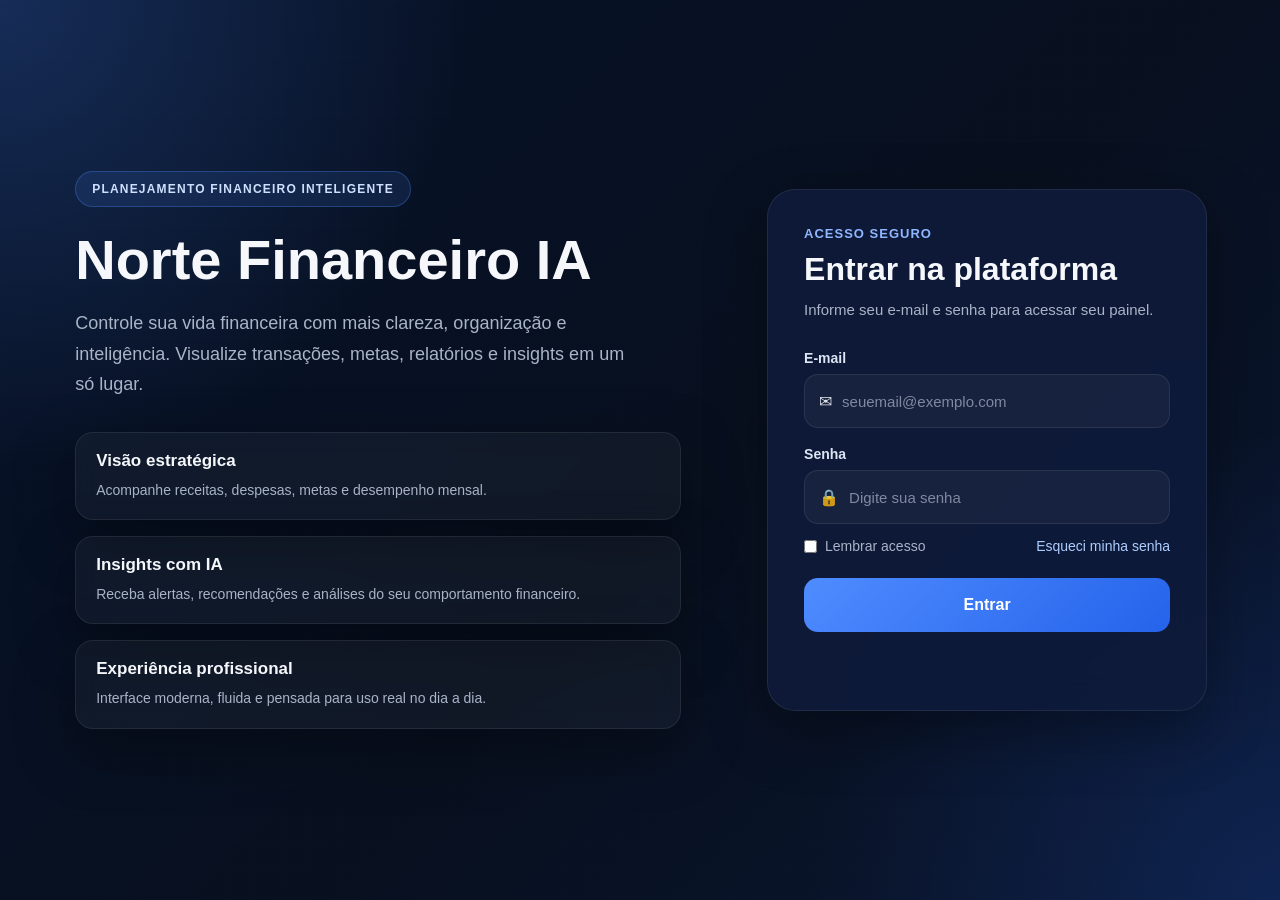
==== frontend/index.html @ 73c5a55e "att final" ====
<!DOCTYPE html>
<html lang="pt-BR">
<head>
  <meta charset="UTF-8" />
  <meta name="viewport" content="width=device-width, initial-scale=1.0" />
  <title>Norte Financeiro IA - Login</title>
  <link rel="stylesheet" href="./css/login.css" />
</head>
<body>
  <div class="login-page">
    <div class="login-overlay"></div>

    <main class="login-shell">
      <section class="brand-panel">
        <div class="brand-content">
          <span class="badge">PLANEJAMENTO FINANCEIRO INTELIGENTE</span>

          <h1>Norte Financeiro IA</h1>

          <p class="brand-description">
            Controle sua vida financeira com mais clareza, organização e inteligência.
            Visualize transações, metas, relatórios e insights em um só lugar.
          </p>

          <div class="brand-highlights">
            <div class="highlight-card">
              <h3>Visão estratégica</h3>
              <p>Acompanhe receitas, despesas, metas e desempenho mensal.</p>
            </div>

            <div class="highlight-card">
              <h3>Insights com IA</h3>
              <p>Receba alertas, recomendações e análises do seu comportamento financeiro.</p>
            </div>

            <div class="highlight-card">
              <h3>Experiência profissional</h3>
              <p>Interface moderna, fluida e pensada para uso real no dia a dia.</p>
            </div>
          </div>
        </div>
      </section>

      <section class="form-panel">
        <div class="form-card">
          <div class="form-header">
            <p class="form-kicker">Acesso seguro</p>
            <h2>Entrar na plataforma</h2>
            <p class="form-subtitle">
              Informe seu e-mail e senha para acessar seu painel.
            </p>
          </div>

          <form id="loginForm" class="login-form">
            <div class="input-group">
              <label for="email">E-mail</label>
              <div class="input-wrapper">
                <span class="input-icon">✉</span>
                <input
                  type="email"
                  id="email"
                  placeholder="seuemail@exemplo.com"
                  required
                />
              </div>
            </div>

            <div class="input-group">
              <label for="senha">Senha</label>
              <div class="input-wrapper">
                <span class="input-icon">🔒</span>
                <input
                  type="password"
                  id="senha"
                  placeholder="Digite sua senha"
                  required
                />
              </div>
            </div>

            <div class="form-options">
              <label class="remember-me">
                <input type="checkbox" />
                <span>Lembrar acesso</span>
              </label>

              <a href="#" class="forgot-link">Esqueci minha senha</a>
            </div>

            <button type="submit" class="login-button">Entrar</button>

            <p id="loginMensagem" class="mensagem"></p>
          </form>
        </div>
      </section>
    </main>
  </div>

  <script src="./js/login.js"></script>
</body>
</html>
---- frontend/css/login.css ----
* {
  margin: 0;
  padding: 0;
  box-sizing: border-box;
}

:root {
  --bg-primary: #061229;
  --bg-secondary: #0d1b3a;
  --panel: rgba(12, 23, 48, 0.75);
  --panel-strong: rgba(15, 27, 58, 0.92);
  --border: rgba(255, 255, 255, 0.08);
  --text-primary: #f5f7fb;
  --text-secondary: #a9b4c7;
  --accent: #4f8cff;
  --accent-hover: #3b78ee;
  --success: #22c55e;
  --danger: #ef4444;
  --shadow: 0 20px 60px rgba(0, 0, 0, 0.35);
}

body {
  font-family: Arial, Helvetica, sans-serif;
  min-height: 100vh;
  background:
    radial-gradient(circle at top left, rgba(79, 140, 255, 0.22), transparent 30%),
    radial-gradient(circle at bottom right, rgba(37, 99, 235, 0.18), transparent 30%),
    linear-gradient(135deg, var(--bg-primary), #08101f 55%, #0a1630);
  color: var(--text-primary);
}

.login-page {
  min-height: 100vh;
  position: relative;
  overflow: hidden;
}

.login-overlay {
  position: absolute;
  inset: 0;
  background:
    linear-gradient(rgba(255,255,255,0.02) 1px, transparent 1px),
    linear-gradient(90deg, rgba(255,255,255,0.02) 1px, transparent 1px);
  background-size: 28px 28px;
  opacity: 0.25;
  pointer-events: none;
}

.login-shell {
  position: relative;
  z-index: 1;
  min-height: 100vh;
  width: min(1280px, 92%);
  margin: 0 auto;
  display: grid;
  grid-template-columns: 1.15fr 0.85fr;
  align-items: center;
  gap: 40px;
  padding: 40px 0;
}

.brand-panel {
  padding: 24px;
}

.brand-content {
  max-width: 620px;
}

.badge {
  display: inline-block;
  padding: 10px 16px;
  border: 1px solid rgba(79, 140, 255, 0.3);
  background: rgba(79, 140, 255, 0.12);
  color: #cfe0ff;
  border-radius: 999px;
  font-size: 12px;
  font-weight: 700;
  letter-spacing: 1.2px;
  margin-bottom: 24px;
}

.brand-content h1 {
  font-size: 56px;
  line-height: 1.05;
  margin-bottom: 18px;
  font-weight: 800;
}

.brand-description {
  font-size: 18px;
  line-height: 1.7;
  color: var(--text-secondary);
  max-width: 560px;
  margin-bottom: 32px;
}

.brand-highlights {
  display: grid;
  grid-template-columns: 1fr;
  gap: 16px;
}

.highlight-card {
  background: rgba(255, 255, 255, 0.04);
  border: 1px solid var(--border);
  border-radius: 18px;
  padding: 18px 20px;
  backdrop-filter: blur(10px);
  box-shadow: var(--shadow);
}

.highlight-card h3 {
  font-size: 17px;
  margin-bottom: 8px;
}

.highlight-card p {
  font-size: 14px;
  color: var(--text-secondary);
  line-height: 1.6;
}

.form-panel {
  display: flex;
  justify-content: center;
}

.form-card {
  width: 100%;
  max-width: 440px;
  padding: 36px;
  border-radius: 28px;
  background: var(--panel-strong);
  border: 1px solid var(--border);
  backdrop-filter: blur(18px);
  box-shadow: var(--shadow);
}

.form-header {
  margin-bottom: 28px;
}

.form-kicker {
  color: #8fb7ff;
  font-size: 13px;
  font-weight: 700;
  letter-spacing: 1px;
  text-transform: uppercase;
  margin-bottom: 10px;
}

.form-header h2 {
  font-size: 32px;
  margin-bottom: 10px;
}

.form-subtitle {
  color: var(--text-secondary);
  font-size: 15px;
  line-height: 1.6;
}

.login-form {
  display: flex;
  flex-direction: column;
  gap: 18px;
}

.input-group label {
  display: block;
  font-size: 14px;
  margin-bottom: 8px;
  color: #dbe5f3;
  font-weight: 600;
}

.input-wrapper {
  display: flex;
  align-items: center;
  gap: 10px;
  background: rgba(255, 255, 255, 0.045);
  border: 1px solid rgba(255,255,255,0.08);
  border-radius: 14px;
  padding: 0 14px;
  transition: 0.25s ease;
}

.input-wrapper:focus-within {
  border-color: rgba(79, 140, 255, 0.75);
  box-shadow: 0 0 0 4px rgba(79, 140, 255, 0.12);
}

.input-icon {
  font-size: 16px;
  opacity: 0.9;
}

.input-wrapper input {
  width: 100%;
  height: 52px;
  border: none;
  outline: none;
  background: transparent;
  color: var(--text-primary);
  font-size: 15px;
}

.input-wrapper input::placeholder {
  color: #7f8aa0;
}

.form-options {
  display: flex;
  align-items: center;
  justify-content: space-between;
  gap: 12px;
  margin-top: -4px;
}

.remember-me {
  display: flex;
  align-items: center;
  gap: 8px;
  color: var(--text-secondary);
  font-size: 14px;
}

.remember-me input {
  accent-color: var(--accent);
}

.forgot-link {
  color: #aecdff;
  text-decoration: none;
  font-size: 14px;
}

.forgot-link:hover {
  text-decoration: underline;
}

.login-button {
  height: 54px;
  border: none;
  border-radius: 14px;
  background: linear-gradient(135deg, var(--accent), #2563eb);
  color: white;
  font-size: 16px;
  font-weight: 700;
  cursor: pointer;
  transition: 0.25s ease;
  margin-top: 6px;
}

.login-button:hover {
  transform: translateY(-1px);
  background: linear-gradient(135deg, var(--accent-hover), #1d4ed8);
  box-shadow: 0 12px 24px rgba(37, 99, 235, 0.25);
}

.mensagem {
  min-height: 20px;
  font-size: 14px;
  margin-top: 4px;
  color: var(--text-secondary);
}

.mensagem.erro {
  color: #ff9c9c;
}

.mensagem.sucesso {
  color: #86efac;
}

@media (max-width: 1024px) {
  .login-shell {
    grid-template-columns: 1fr;
    gap: 24px;
    padding: 28px 0;
  }

  .brand-panel {
    padding: 8px 0;
  }

  .brand-content h1 {
    font-size: 42px;
  }

  .brand-description {
    font-size: 16px;
  }

  .form-card {
    max-width: 100%;
  }
}

@media (max-width: 640px) {
  .login-shell {
    width: min(94%, 100%);
  }

  .brand-content h1 {
    font-size: 34px;
  }

  .form-card {
    padding: 24px;
    border-radius: 22px;
  }

  .form-header h2 {
    font-size: 26px;
  }

  .form-options {
    flex-direction: column;
    align-items: flex-start;
  }
}
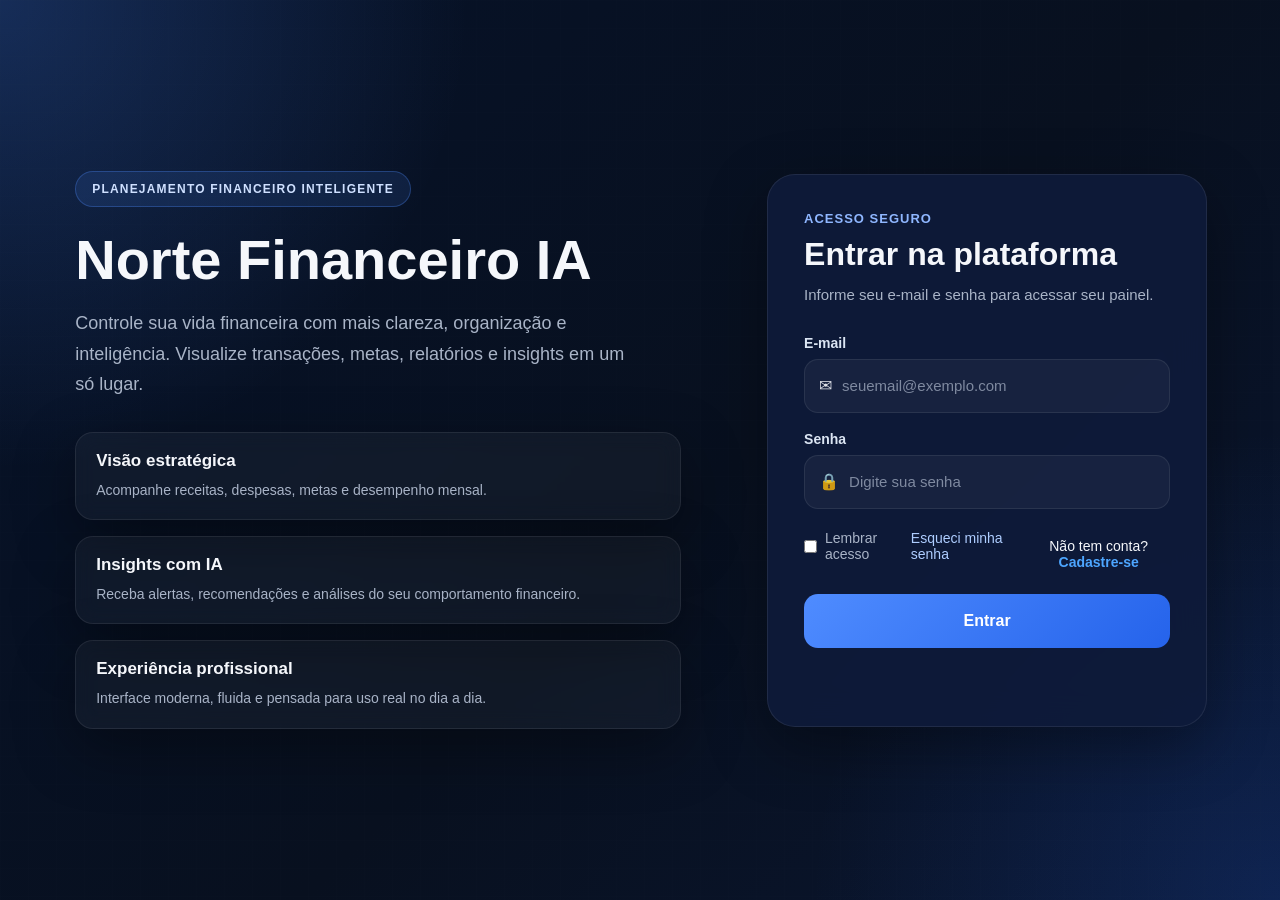
==== commit 06d97d79: "inseri opção de cadastro pelo frontend" ====
--- a/frontend/index.html
+++ b/frontend/index.html
@@ -85,6 +85,10 @@
               </label>
 
               <a href="#" class="forgot-link">Esqueci minha senha</a>
+              <p class="extra-link">
+  Não tem conta?
+  <a href="register.html">Cadastre-se</a>
+</p>
             </div>
 
             <button type="submit" class="login-button">Entrar</button>
--- a/frontend/css/login.css
+++ b/frontend/css/login.css
@@ -320,4 +320,20 @@
     flex-direction: column;
     align-items: flex-start;
   }
+}
+
+.extra-link {
+  margin-top: 15px;
+  text-align: center;
+  font-size: 14px;
+}
+
+.extra-link a {
+  color: #4da6ff;
+  text-decoration: none;
+  font-weight: bold;
+}
+
+.extra-link a:hover {
+  text-decoration: underline;
 }
